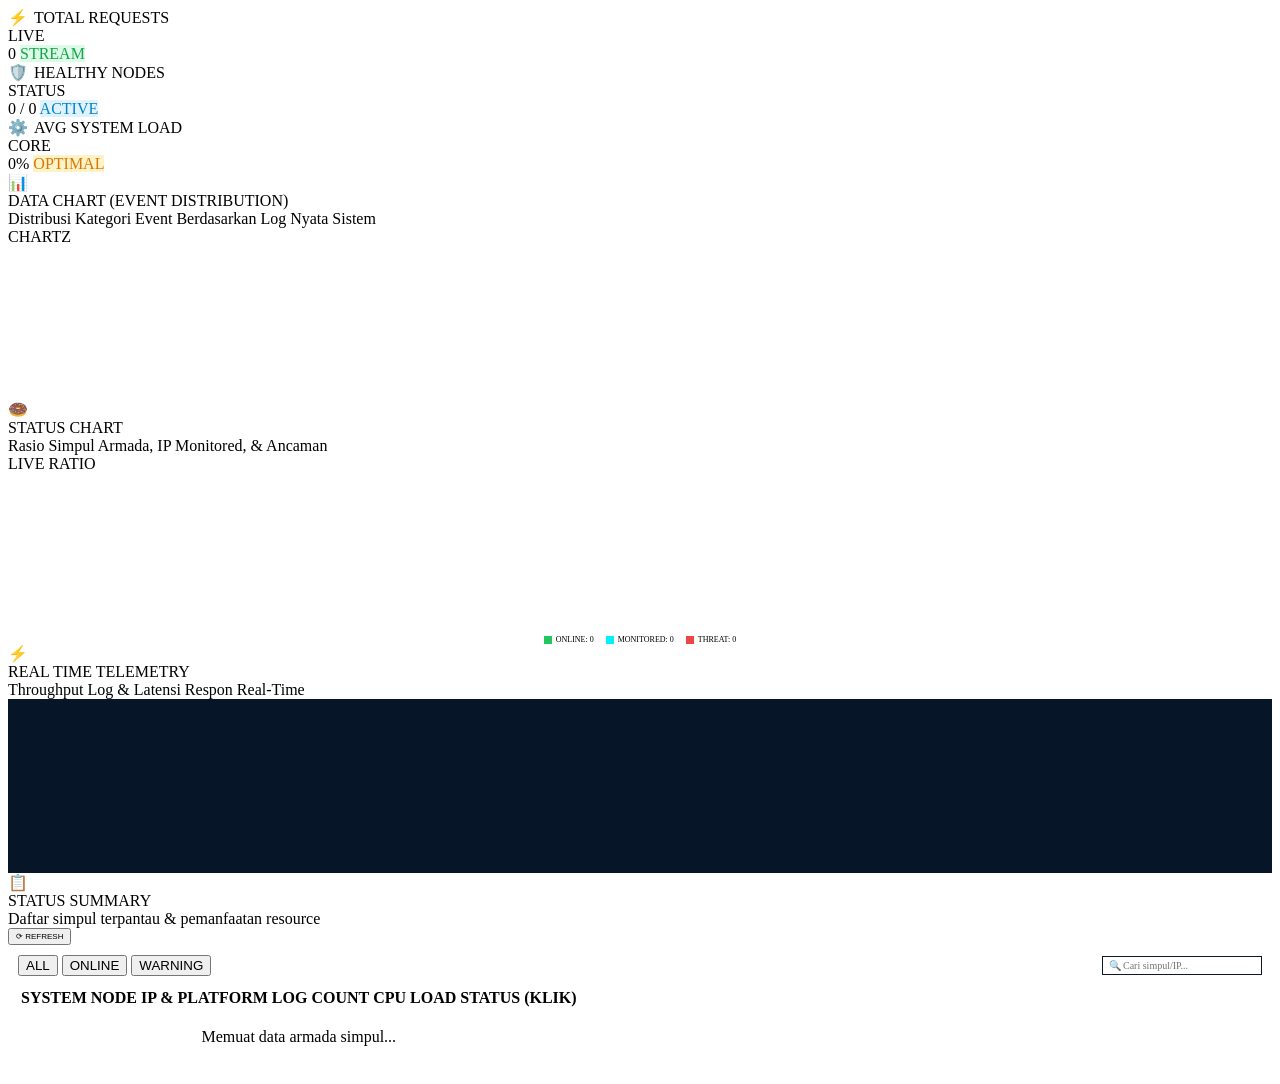
==== CenterServer/frontend/dashboard.html @ 90b12688 "redesign" ====
<!DOCTYPE html>
<html lang="id">
<head>
  <meta charset="UTF-8">
  <meta name="viewport" content="width=device-width, initial-scale=1.0">
  <title>Dashboard | Pixel-Sky OS</title>
  <link rel="stylesheet" href="/pixel-theme.css?v=2.2">
  <script src="/pixel-layout.js?v=2.2"></script>
  <script src="/charts.js?v=2.2"></script>
  <script src="/dashboard.js?v=2.2" defer></script>
</head>
<body>
  <div class="app-container">
    <!-- Top HUD Address Bar -->
    <header id="shared-hud"></header>

    <!-- Horizontal Multi-Page Route Tabs -->
    <nav id="shared-route-tabs"></nav>

    <!-- Quest Notification Banner -->
    <div id="shared-quest-banner"></div>

    <!-- Two-Column Workspace (Sidebar + Main Content) -->
    <div class="workspace-grid">
      <!-- Left Column Sidebar -->
      <aside id="shared-sidebar"></aside>

      <!-- Right Main Column -->
      <main class="main-column">
        <!-- Active Route Strip -->
        <div id="active-route-strip"></div>

        <!-- ROW 1: 3 Mini Island KPI Cards (Image 1) -->
        <div class="kpi-row-grid">
          <!-- Card 1: Total Requests -->
          <div class="mini-kpi-card">
            <div class="mini-kpi-header">
              <div style="display: flex; align-items: center; gap: 6px;">
                <span>⚡</span>
                <span>TOTAL REQUESTS</span>
              </div>
              <div style="display: flex; align-items: center; gap: 4px;">
                <span class="mini-kpi-badge">LIVE</span>
                <span class="window-dot"></span>
                <span class="window-dot"></span>
                <span class="window-dot"></span>
              </div>
            </div>
            <div class="mini-kpi-body">
              <div class="mini-kpi-val-row">
                <span class="mini-kpi-val" id="kpiTotalRequests">0</span>
                <span class="mini-kpi-status-tag" id="kpiTotalRequestsTag" style="background:#DCFCE7; color:#16A34A;">STREAM</span>
              </div>
              <div class="mini-kpi-progress-bar">
                <div class="mini-kpi-progress-fill" id="kpiTotalRequestsFill" style="width: 100%;"></div>
              </div>
            </div>
          </div>

          <!-- Card 2: Healthy Nodes -->
          <div class="mini-kpi-card">
            <div class="mini-kpi-header">
              <div style="display: flex; align-items: center; gap: 6px;">
                <span>🛡️</span>
                <span>HEALTHY NODES</span>
              </div>
              <div style="display: flex; align-items: center; gap: 4px;">
                <span class="mini-kpi-badge">STATUS</span>
                <span class="window-dot"></span>
                <span class="window-dot"></span>
                <span class="window-dot"></span>
              </div>
            </div>
            <div class="mini-kpi-body">
              <div class="mini-kpi-val-row">
                <span class="mini-kpi-val" id="kpiHealthyNodes">0 / 0</span>
                <span class="mini-kpi-status-tag" id="kpiHealthyNodesTag" style="background:#E0F2FE; color:#0284C7;">ACTIVE</span>
              </div>
              <div class="mini-kpi-progress-bar">
                <div class="mini-kpi-progress-fill" id="kpiHealthyNodesFill" style="width: 100%; background:#22C55E;"></div>
              </div>
            </div>
          </div>

          <!-- Card 3: Avg System Load -->
          <div class="mini-kpi-card">
            <div class="mini-kpi-header">
              <div style="display: flex; align-items: center; gap: 6px;">
                <span>⚙️</span>
                <span>AVG SYSTEM LOAD</span>
              </div>
              <div style="display: flex; align-items: center; gap: 4px;">
                <span class="mini-kpi-badge">CORE</span>
                <span class="window-dot"></span>
                <span class="window-dot"></span>
                <span class="window-dot"></span>
              </div>
            </div>
            <div class="mini-kpi-body">
              <div class="mini-kpi-val-row">
                <span class="mini-kpi-val" id="kpiSystemLoad">0%</span>
                <span class="mini-kpi-status-tag" id="kpiSystemLoadTag" style="background:#FEF3C7; color:#D97706;">OPTIMAL</span>
              </div>
              <div class="mini-kpi-progress-bar">
                <div class="mini-kpi-progress-fill" id="kpiSystemLoadFill" style="width: 25%; background:#00F0FF;"></div>
              </div>
            </div>
          </div>
        </div>

        <!-- ROW 2: DATA CHART & STATUS CHART (DONUT) -->
        <div class="dashboard-two-col">
          <!-- Left: Data Chart (Bar) -->
          <div class="island-card">
            <div class="island-grass-cap"></div>
            <div class="island-header-bar">
              <div class="island-header-title">
                <span>📊</span>
                <div>
                  <div>DATA CHART (EVENT DISTRIBUTION)</div>
                  <span class="island-header-sub">Distribusi Kategori Event Berdasarkan Log Nyata Sistem</span>
                </div>
              </div>
              <div style="display: flex; align-items: center; gap: 6px;">
                <span class="mini-kpi-badge">CHARTZ</span>
                <div class="window-dots">
                  <div class="window-dot"></div>
                  <div class="window-dot"></div>
                  <div class="window-dot"></div>
                </div>
              </div>
            </div>
            <div class="island-body">
              <div class="chart-box">
                <canvas id="chartTrafficBar"></canvas>
              </div>
            </div>
            <div class="island-dirt-crust"></div>
          </div>

          <!-- Right: Status Chart (Donut) -->
          <div class="island-card">
            <div class="island-grass-cap"></div>
            <div class="island-header-bar">
              <div class="island-header-title">
                <span>🍩</span>
                <div>
                  <div>STATUS CHART</div>
                  <span class="island-header-sub">Rasio Simpul Armada, IP Monitored, &amp; Ancaman</span>
                </div>
              </div>
              <div style="display: flex; align-items: center; gap: 6px;">
                <span class="mini-kpi-badge">LIVE RATIO</span>
                <div class="window-dots">
                  <div class="window-dot"></div>
                  <div class="window-dot"></div>
                  <div class="window-dot"></div>
                </div>
              </div>
            </div>
            <div class="island-body">
              <div class="chart-box">
                <canvas id="chartStatusDonut"></canvas>
              </div>
              <div id="donutLegend" style="display: flex; justify-content: center; gap: 12px; margin-top: 8px; font-family: var(--font-pixel); font-size: 8px;">
                <span style="display: flex; align-items: center; gap: 4px;"><span style="width: 8px; height: 8px; background: #22C55E; display: inline-block;"></span> ONLINE: 0</span>
                <span style="display: flex; align-items: center; gap: 4px;"><span style="width: 8px; height: 8px; background: #00F0FF; display: inline-block;"></span> MONITORED: 0</span>
                <span style="display: flex; align-items: center; gap: 4px;"><span style="width: 8px; height: 8px; background: #EF4444; display: inline-block;"></span> THREAT: 0</span>
              </div>
            </div>
            <div class="island-dirt-crust"></div>
          </div>
        </div>

        <!-- ROW 3: REAL TIME TELEMETRY & STATUS SUMMARY TABLE (IMAGE 2) -->
        <div class="dashboard-two-col">
          <!-- Left: Real Time Telemetry Line Chart -->
          <div class="island-card">
            <div class="island-grass-cap"></div>
            <div class="island-header-bar">
              <div class="island-header-title">
                <span>⚡</span>
                <div>
                  <div>REAL TIME TELEMETRY</div>
                  <span class="island-header-sub">Throughput Log &amp; Latensi Respon Real-Time</span>
                </div>
              </div>
              <div class="window-dots">
                <div class="window-dot"></div>
                <div class="window-dot"></div>
                <div class="window-dot"></div>
              </div>
            </div>
            <div class="island-body" style="background: #071529; padding: 10px;">
              <div class="chart-box">
                <canvas id="chartRealTimeLine"></canvas>
              </div>
            </div>
            <div class="island-dirt-crust"></div>
          </div>

          <!-- Right: Status Summary Table -->
          <div class="island-card">
            <div class="island-grass-cap"></div>
            <div class="island-header-bar">
              <div class="island-header-title">
                <span>📋</span>
                <div>
                  <div>STATUS SUMMARY</div>
                  <span class="island-header-sub">Daftar simpul terpantau &amp; pemanfaatan resource</span>
                </div>
              </div>
              <div style="display: flex; align-items: center; gap: 6px;">
                <button class="pixel-btn pixel-btn-green" style="font-size: 8px; padding: 2px 6px;" onclick="refreshDashboardData()">⟳ REFRESH</button>
                <div class="window-dots">
                  <div class="window-dot"></div>
                  <div class="window-dot"></div>
                  <div class="window-dot"></div>
                </div>
              </div>
            </div>
            <div class="island-body" style="padding: 10px;">
              <!-- Status Filters & Search Bar -->
              <div style="display: flex; justify-content: space-between; align-items: center; gap: 8px; margin-bottom: 10px; flex-wrap: wrap;">
                <div style="display: flex; gap: 4px;">
                  <button class="filter-pill-btn active" data-filter="ALL" onclick="filterSummaryTable('ALL')">ALL</button>
                  <button class="filter-pill-btn" data-filter="ONLINE" onclick="filterSummaryTable('ONLINE')">ONLINE</button>
                  <button class="filter-pill-btn" data-filter="WARNING" onclick="filterSummaryTable('WARNING')">WARNING</button>
                </div>
                <div style="display: flex; align-items: center; background: #FFFFFF; border: 1.5px solid #0F172A; padding: 2px 6px;">
                  <span style="font-size: 10px;">🔍</span>
                  <input type="text" id="summarySearchInput" placeholder="Cari simpul/IP..." oninput="applySummaryFilter()" style="border: none; outline: none; font-size: 10px; font-family: var(--font-mono); width: 130px;">
                </div>
              </div>

              <!-- Status Summary Table -->
              <div style="overflow-x: auto;">
                <table class="pixel-table">
                  <thead>
                    <tr>
                      <th>SYSTEM NODE</th>
                      <th>IP &amp; PLATFORM</th>
                      <th>LOG COUNT</th>
                      <th>CPU LOAD</th>
                      <th>STATUS (KLIK)</th>
                    </tr>
                  </thead>
                  <tbody id="summaryTableBody">
                    <tr><td colspan="5" style="text-align: center; color: var(--text-muted); padding: 18px;">Memuat data armada simpul...</td></tr>
                  </tbody>
                </table>
              </div>
            </div>
            <div class="island-dirt-crust"></div>
          </div>
        </div>
      </main>
    </div>
  </div>
</body>
</html>
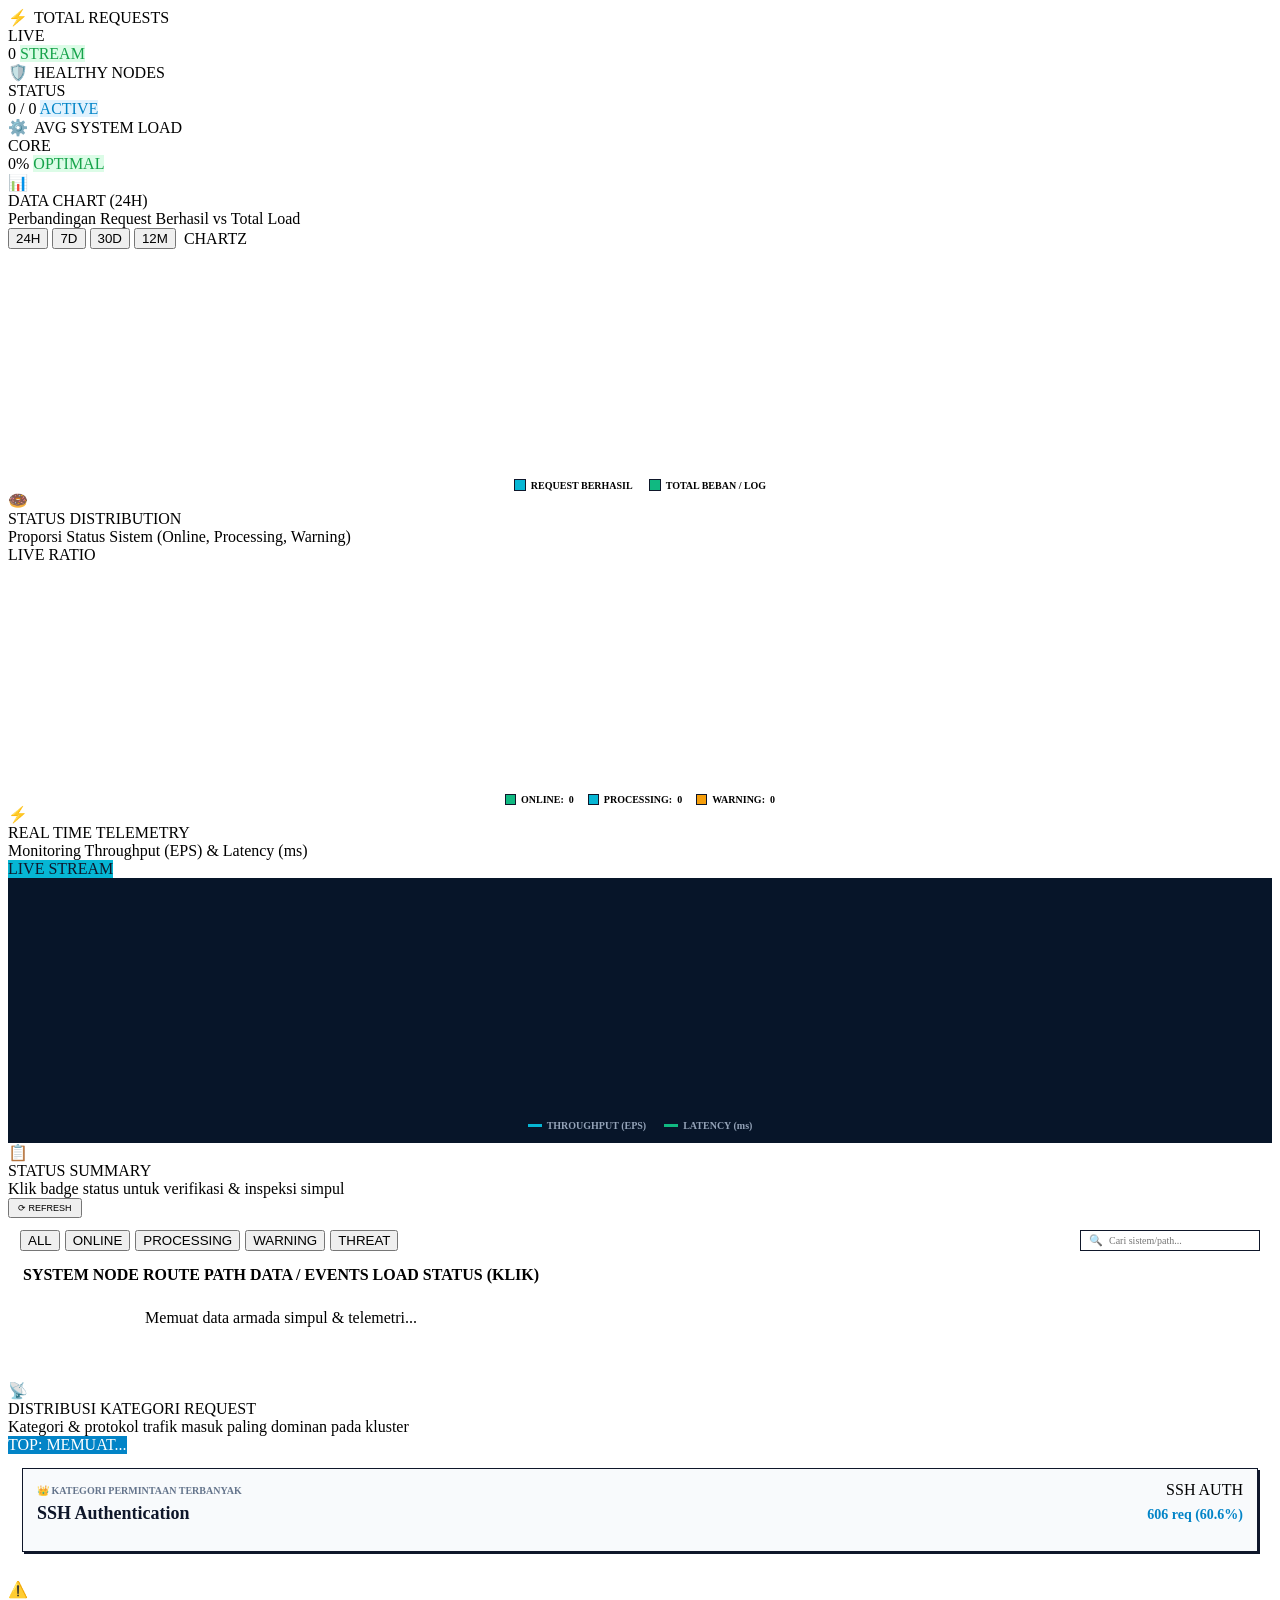
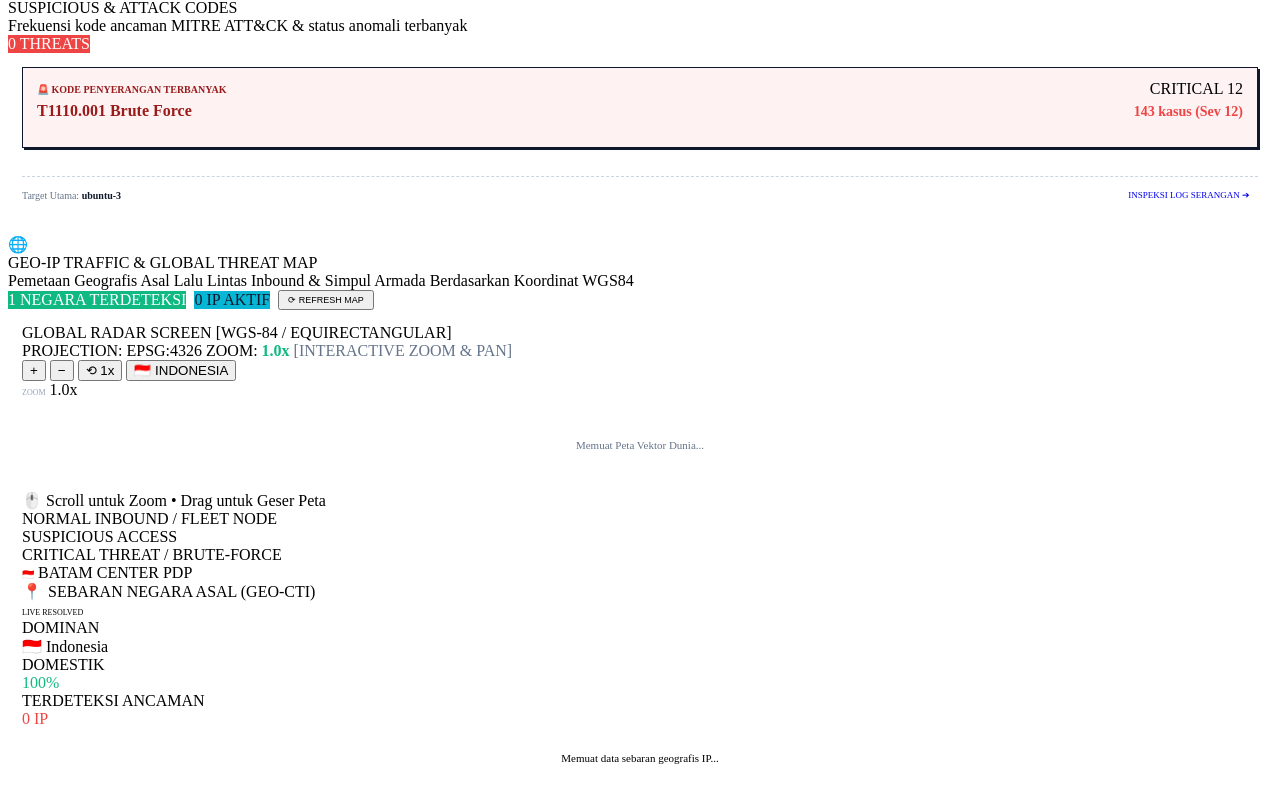
==== commit 3af1e985: "add and redesign" ====
--- a/CenterServer/frontend/dashboard.html
+++ b/CenterServer/frontend/dashboard.html
@@ -3,11 +3,12 @@
 <head>
   <meta charset="UTF-8">
   <meta name="viewport" content="width=device-width, initial-scale=1.0">
-  <title>Dashboard | Pixel-Sky OS</title>
-  <link rel="stylesheet" href="/pixel-theme.css?v=2.2">
-  <script src="/pixel-layout.js?v=2.2"></script>
-  <script src="/charts.js?v=2.2"></script>
-  <script src="/dashboard.js?v=2.2" defer></script>
+  <title>Dashboard | CORP-SOC SIEM</title>
+  <link rel="stylesheet" href="/pixel-theme.css?v=3.0">
+  <script src="/pixel-layout.js?v=3.0"></script>
+  <script src="/charts.js?v=3.0"></script>
+  <script src="/geo-map.js?v=3.1"></script>
+  <script src="/dashboard.js?v=3.1" defer></script>
 </head>
 <body>
   <div class="app-container">
@@ -17,7 +18,7 @@
     <!-- Horizontal Multi-Page Route Tabs -->
     <nav id="shared-route-tabs"></nav>
 
-    <!-- Quest Notification Banner -->
+    <!-- Quest Notification Banner (Clean/Disabled) -->
     <div id="shared-quest-banner"></div>
 
     <!-- Two-Column Workspace (Sidebar + Main Content) -->
@@ -30,7 +31,7 @@
         <!-- Active Route Strip -->
         <div id="active-route-strip"></div>
 
-        <!-- ROW 1: 3 Mini Island KPI Cards (Image 1) -->
+        <!-- ROW 1: 3 Mini Island KPI Cards -->
         <div class="kpi-row-grid">
           <!-- Card 1: Total Requests -->
           <div class="mini-kpi-card">
@@ -77,7 +78,7 @@
                 <span class="mini-kpi-status-tag" id="kpiHealthyNodesTag" style="background:#E0F2FE; color:#0284C7;">ACTIVE</span>
               </div>
               <div class="mini-kpi-progress-bar">
-                <div class="mini-kpi-progress-fill" id="kpiHealthyNodesFill" style="width: 100%; background:#22C55E;"></div>
+                <div class="mini-kpi-progress-fill" id="kpiHealthyNodesFill" style="width: 100%; background:#10B981;"></div>
               </div>
             </div>
           </div>
@@ -99,29 +100,36 @@
             <div class="mini-kpi-body">
               <div class="mini-kpi-val-row">
                 <span class="mini-kpi-val" id="kpiSystemLoad">0%</span>
-                <span class="mini-kpi-status-tag" id="kpiSystemLoadTag" style="background:#FEF3C7; color:#D97706;">OPTIMAL</span>
+                <span class="mini-kpi-status-tag" id="kpiSystemLoadTag" style="background:#DCFCE7; color:#16A34A;">OPTIMAL</span>
               </div>
               <div class="mini-kpi-progress-bar">
-                <div class="mini-kpi-progress-fill" id="kpiSystemLoadFill" style="width: 25%; background:#00F0FF;"></div>
+                <div class="mini-kpi-progress-fill" id="kpiSystemLoadFill" style="width: 25%; background:#06B6D4;"></div>
               </div>
             </div>
           </div>
         </div>
 
-        <!-- ROW 2: DATA CHART & STATUS CHART (DONUT) -->
+        <!-- ROW 2: DATA CHART (DUAL BAR) & STATUS CHART (DONUT) -->
         <div class="dashboard-two-col">
-          <!-- Left: Data Chart (Bar) -->
+          <!-- Left: Data Chart (Dual-Bar Comparison: Success vs Load) -->
           <div class="island-card">
             <div class="island-grass-cap"></div>
             <div class="island-header-bar">
               <div class="island-header-title">
                 <span>📊</span>
                 <div>
-                  <div>DATA CHART (EVENT DISTRIBUTION)</div>
-                  <span class="island-header-sub">Distribusi Kategori Event Berdasarkan Log Nyata Sistem</span>
-                </div>
-              </div>
-              <div style="display: flex; align-items: center; gap: 6px;">
+                  <div id="dataChartTitleLabel">DATA CHART (24H)</div>
+                  <span class="island-header-sub">Perbandingan Request Berhasil vs Total Load</span>
+                </div>
+              </div>
+              <div style="display: flex; align-items: center; gap: 8px;">
+                <!-- Time Range Filter Pills -->
+                <div class="active-route-filter-pills" style="margin: 0;">
+                  <button class="filter-pill-btn time-range-pill active" data-range="24H" onclick="setTimeRange('24H')">24H</button>
+                  <button class="filter-pill-btn time-range-pill" data-range="7D" onclick="setTimeRange('7D')">7D</button>
+                  <button class="filter-pill-btn time-range-pill" data-range="30D" onclick="setTimeRange('30D')">30D</button>
+                  <button class="filter-pill-btn time-range-pill" data-range="12M" onclick="setTimeRange('12M')">12M</button>
+                </div>
                 <span class="mini-kpi-badge">CHARTZ</span>
                 <div class="window-dots">
                   <div class="window-dot"></div>
@@ -131,22 +139,33 @@
               </div>
             </div>
             <div class="island-body">
-              <div class="chart-box">
+              <div class="chart-box" style="height: 220px;">
                 <canvas id="chartTrafficBar"></canvas>
               </div>
+              <!-- Bar Chart Legend -->
+              <div style="display: flex; justify-content: center; gap: 16px; margin-top: 10px; font-family: var(--font-mono); font-size: 10px; font-weight: 600;">
+                <span style="display: flex; align-items: center; gap: 5px;">
+                  <span style="width: 10px; height: 10px; background: #06B6D4; border: 1px solid #0F172A; display: inline-block;"></span>
+                  REQUEST BERHASIL
+                </span>
+                <span style="display: flex; align-items: center; gap: 5px;">
+                  <span style="width: 10px; height: 10px; background: #10B981; border: 1px solid #0F172A; display: inline-block;"></span>
+                  TOTAL BEBAN / LOG
+                </span>
+              </div>
             </div>
             <div class="island-dirt-crust"></div>
           </div>
 
-          <!-- Right: Status Chart (Donut) -->
+          <!-- Right: Status Chart (Donut: Online, Processing, Warning) -->
           <div class="island-card">
             <div class="island-grass-cap"></div>
             <div class="island-header-bar">
               <div class="island-header-title">
                 <span>🍩</span>
                 <div>
-                  <div>STATUS CHART</div>
-                  <span class="island-header-sub">Rasio Simpul Armada, IP Monitored, &amp; Ancaman</span>
+                  <div>STATUS DISTRIBUTION</div>
+                  <span class="island-header-sub">Proporsi Status Sistem (Online, Processing, Warning)</span>
                 </div>
               </div>
               <div style="display: flex; align-items: center; gap: 6px;">
@@ -159,22 +178,31 @@
               </div>
             </div>
             <div class="island-body">
-              <div class="chart-box">
+              <div class="chart-box" style="height: 220px;">
                 <canvas id="chartStatusDonut"></canvas>
               </div>
-              <div id="donutLegend" style="display: flex; justify-content: center; gap: 12px; margin-top: 8px; font-family: var(--font-pixel); font-size: 8px;">
-                <span style="display: flex; align-items: center; gap: 4px;"><span style="width: 8px; height: 8px; background: #22C55E; display: inline-block;"></span> ONLINE: 0</span>
-                <span style="display: flex; align-items: center; gap: 4px;"><span style="width: 8px; height: 8px; background: #00F0FF; display: inline-block;"></span> MONITORED: 0</span>
-                <span style="display: flex; align-items: center; gap: 4px;"><span style="width: 8px; height: 8px; background: #EF4444; display: inline-block;"></span> THREAT: 0</span>
+              <div id="donutLegend" style="display: flex; justify-content: center; gap: 14px; margin-top: 10px; font-family: var(--font-mono); font-size: 10px; font-weight: 700;">
+                <span style="display: flex; align-items: center; gap: 5px;">
+                  <span style="width: 9px; height: 9px; background: #10B981; border: 1px solid #0F172A; display: inline-block;"></span>
+                  ONLINE: <span id="donutOnlineCount">0</span>
+                </span>
+                <span style="display: flex; align-items: center; gap: 5px;">
+                  <span style="width: 9px; height: 9px; background: #06B6D4; border: 1px solid #0F172A; display: inline-block;"></span>
+                  PROCESSING: <span id="donutProcessingCount">0</span>
+                </span>
+                <span style="display: flex; align-items: center; gap: 5px;">
+                  <span style="width: 9px; height: 9px; background: #F59E0B; border: 1px solid #0F172A; display: inline-block;"></span>
+                  WARNING: <span id="donutWarningCount">0</span>
+                </span>
               </div>
             </div>
             <div class="island-dirt-crust"></div>
           </div>
         </div>
 
-        <!-- ROW 3: REAL TIME TELEMETRY & STATUS SUMMARY TABLE (IMAGE 2) -->
+        <!-- ROW 3: REAL TIME TELEMETRY & STATUS SUMMARY TABLE -->
         <div class="dashboard-two-col">
-          <!-- Left: Real Time Telemetry Line Chart -->
+          <!-- Left: Real Time Telemetry Area Chart -->
           <div class="island-card">
             <div class="island-grass-cap"></div>
             <div class="island-header-bar">
@@ -182,18 +210,32 @@
                 <span>⚡</span>
                 <div>
                   <div>REAL TIME TELEMETRY</div>
-                  <span class="island-header-sub">Throughput Log &amp; Latensi Respon Real-Time</span>
-                </div>
-              </div>
-              <div class="window-dots">
-                <div class="window-dot"></div>
-                <div class="window-dot"></div>
-                <div class="window-dot"></div>
-              </div>
-            </div>
-            <div class="island-body" style="background: #071529; padding: 10px;">
-              <div class="chart-box">
+                  <span class="island-header-sub">Monitoring Throughput (EPS) &amp; Latency (ms)</span>
+                </div>
+              </div>
+              <div style="display: flex; align-items: center; gap: 6px;">
+                <span class="mini-kpi-badge" style="background:#06B6D4; color:#0F172A;">LIVE STREAM</span>
+                <div class="window-dots">
+                  <div class="window-dot"></div>
+                  <div class="window-dot"></div>
+                  <div class="window-dot"></div>
+                </div>
+              </div>
+            </div>
+            <div class="island-body" style="background: #071529; padding: 12px;">
+              <div class="chart-box" style="height: 220px;">
                 <canvas id="chartRealTimeLine"></canvas>
+              </div>
+              <!-- Telemetry Legend -->
+              <div style="display: flex; justify-content: center; gap: 18px; margin-top: 10px; font-family: var(--font-mono); font-size: 10px; font-weight: 600; color: #94A3B8;">
+                <span style="display: flex; align-items: center; gap: 5px;">
+                  <span style="width: 14px; height: 3px; background: #06B6D4; display: inline-block;"></span>
+                  THROUGHPUT (EPS)
+                </span>
+                <span style="display: flex; align-items: center; gap: 5px;">
+                  <span style="width: 14px; height: 3px; background: #10B981; display: inline-block;"></span>
+                  LATENCY (ms)
+                </span>
               </div>
             </div>
             <div class="island-dirt-crust"></div>
@@ -207,11 +249,11 @@
                 <span>📋</span>
                 <div>
                   <div>STATUS SUMMARY</div>
-                  <span class="island-header-sub">Daftar simpul terpantau &amp; pemanfaatan resource</span>
-                </div>
-              </div>
-              <div style="display: flex; align-items: center; gap: 6px;">
-                <button class="pixel-btn pixel-btn-green" style="font-size: 8px; padding: 2px 6px;" onclick="refreshDashboardData()">⟳ REFRESH</button>
+                  <span class="island-header-sub">Klik badge status untuk verifikasi &amp; inspeksi simpul</span>
+                </div>
+              </div>
+              <div style="display: flex; align-items: center; gap: 6px;">
+                <button class="pixel-btn pixel-btn-green" style="font-size: 9px; padding: 3px 8px;" onclick="refreshDashboardData()">⟳ REFRESH</button>
                 <div class="window-dots">
                   <div class="window-dot"></div>
                   <div class="window-dot"></div>
@@ -219,17 +261,19 @@
                 </div>
               </div>
             </div>
-            <div class="island-body" style="padding: 10px;">
+            <div class="island-body" style="padding: 12px;">
               <!-- Status Filters & Search Bar -->
-              <div style="display: flex; justify-content: space-between; align-items: center; gap: 8px; margin-bottom: 10px; flex-wrap: wrap;">
-                <div style="display: flex; gap: 4px;">
+              <div style="display: flex; justify-content: space-between; align-items: center; gap: 8px; margin-bottom: 12px; flex-wrap: wrap;">
+                <div style="display: flex; gap: 5px;">
                   <button class="filter-pill-btn active" data-filter="ALL" onclick="filterSummaryTable('ALL')">ALL</button>
                   <button class="filter-pill-btn" data-filter="ONLINE" onclick="filterSummaryTable('ONLINE')">ONLINE</button>
+                  <button class="filter-pill-btn" data-filter="PROCESSING" onclick="filterSummaryTable('PROCESSING')">PROCESSING</button>
                   <button class="filter-pill-btn" data-filter="WARNING" onclick="filterSummaryTable('WARNING')">WARNING</button>
-                </div>
-                <div style="display: flex; align-items: center; background: #FFFFFF; border: 1.5px solid #0F172A; padding: 2px 6px;">
-                  <span style="font-size: 10px;">🔍</span>
-                  <input type="text" id="summarySearchInput" placeholder="Cari simpul/IP..." oninput="applySummaryFilter()" style="border: none; outline: none; font-size: 10px; font-family: var(--font-mono); width: 130px;">
+                  <button class="filter-pill-btn" id="filterBtnThreat" data-filter="THREAT" onclick="filterSummaryTable('THREAT')">THREAT</button>
+                </div>
+                <div style="display: flex; align-items: center; background: #FFFFFF; border: 1.5px solid #0F172A; padding: 3px 8px;">
+                  <span style="font-size: 11px;">🔍</span>
+                  <input type="text" id="summarySearchInput" placeholder="Cari sistem/path..." oninput="applySummaryFilter()" style="border: none; outline: none; font-size: 10px; font-family: var(--font-mono); width: 140px; margin-left: 4px;">
                 </div>
               </div>
 
@@ -239,20 +283,243 @@
                   <thead>
                     <tr>
                       <th>SYSTEM NODE</th>
-                      <th>IP &amp; PLATFORM</th>
-                      <th>LOG COUNT</th>
-                      <th>CPU LOAD</th>
+                      <th>ROUTE PATH</th>
+                      <th>DATA / EVENTS</th>
+                      <th>LOAD</th>
                       <th>STATUS (KLIK)</th>
                     </tr>
                   </thead>
                   <tbody id="summaryTableBody">
-                    <tr><td colspan="5" style="text-align: center; color: var(--text-muted); padding: 18px;">Memuat data armada simpul...</td></tr>
+                    <tr><td colspan="5" style="text-align: center; color: var(--text-muted); padding: 22px;">Memuat data armada simpul &amp; telemetri...</td></tr>
                   </tbody>
                 </table>
               </div>
             </div>
             <div class="island-dirt-crust"></div>
           </div>
+        </div>
+
+        <!-- ROW 3.5: SUSPICIOUS & ATTACK THREAT INTELLIGENCE (ANALISIS KATEGORI & KODE SERANGAN) -->
+        <div class="dashboard-two-col" style="margin-top: 18px;">
+          <!-- Left Card: Kategori Request Terbanyak & Distribusi Trafik -->
+          <div class="island-card">
+            <div class="island-grass-cap"></div>
+            <div class="island-header-bar">
+              <div class="island-header-title">
+                <span>📡</span>
+                <div>
+                  <div>DISTRIBUSI KATEGORI REQUEST</div>
+                  <span class="island-header-sub">Kategori &amp; protokol trafik masuk paling dominan pada kluster</span>
+                </div>
+              </div>
+              <div style="display: flex; align-items: center; gap: 6px;">
+                <span class="mini-kpi-badge" id="topCategoryHeaderBadge" style="background: #0284C7; color: #FFFFFF;">TOP: MEMUAT...</span>
+                <div class="window-dots">
+                  <div class="window-dot"></div>
+                  <div class="window-dot"></div>
+                  <div class="window-dot"></div>
+                </div>
+              </div>
+            </div>
+            <div class="island-body" style="padding: 14px;">
+              <!-- Hero Top Category Box -->
+              <div style="background: #F8FAFC; border: 1.5px solid #0F172A; padding: 12px 14px; margin-bottom: 14px; box-shadow: 2px 2px 0 0 #0F172A;">
+                <div style="display: flex; justify-content: space-between; align-items: center; margin-bottom: 4px;">
+                  <span style="font-size: 10px; font-weight: 700; color: #64748B; font-family: var(--font-mono);">👑 KATEGORI PERMINTAAN TERBANYAK</span>
+                  <span class="pixel-tag tag-cyan" id="heroTopCategoryTag">SSH AUTH</span>
+                </div>
+                <div style="display: flex; justify-content: space-between; align-items: baseline;">
+                  <span id="heroTopCategoryName" style="font-size: 18px; font-weight: 900; color: #0F172A; font-family: var(--font-mono);">SSH Authentication</span>
+                  <span id="heroTopCategoryCount" style="font-size: 14px; font-weight: 800; color: #0284C7; font-family: var(--font-mono);">606 req (60.6%)</span>
+                </div>
+                <div class="route-load-bar-wrap" style="height: 7px; margin-top: 8px;">
+                  <div id="heroTopCategoryBar" class="route-load-bar-fill" style="width: 60.6%; background: #0284C7;"></div>
+                </div>
+              </div>
+
+              <!-- Categories Breakdown List with Progress Bars -->
+              <div id="requestCategoriesList" style="display: flex; flex-direction: column; gap: 9px;">
+                <!-- Populated dynamically via JS -->
+              </div>
+            </div>
+            <div class="island-dirt-crust"></div>
+          </div>
+
+          <!-- Right Card: Kategori Suspicious & Kode Penyerangan Terbanyak -->
+          <div class="island-card">
+            <div class="island-grass-cap"></div>
+            <div class="island-header-bar">
+              <div class="island-header-title">
+                <span>⚠️</span>
+                <div>
+                  <div>SUSPICIOUS &amp; ATTACK CODES</div>
+                  <span class="island-header-sub">Frekuensi kode ancaman MITRE ATT&amp;CK &amp; status anomali terbanyak</span>
+                </div>
+              </div>
+              <div style="display: flex; align-items: center; gap: 6px;">
+                <span class="mini-kpi-badge" id="threatTotalBadge" style="background: #EF4444; color: #FFFFFF;">0 THREATS</span>
+                <div class="window-dots">
+                  <div class="window-dot"></div>
+                  <div class="window-dot"></div>
+                  <div class="window-dot"></div>
+                </div>
+              </div>
+            </div>
+            <div class="island-body" style="padding: 14px;">
+              <!-- Hero Top Attack Box -->
+              <div style="background: #FEF2F2; border: 1.5px solid #0F172A; padding: 12px 14px; margin-bottom: 14px; box-shadow: 2px 2px 0 0 #0F172A;">
+                <div style="display: flex; justify-content: space-between; align-items: center; margin-bottom: 4px;">
+                  <span style="font-size: 10px; font-weight: 700; color: #991B1B; font-family: var(--font-mono);">🚨 KODE PENYERANGAN TERBANYAK</span>
+                  <span class="pixel-tag tag-critical" id="heroTopAttackTag">CRITICAL 12</span>
+                </div>
+                <div style="display: flex; justify-content: space-between; align-items: baseline;">
+                  <span id="heroTopAttackName" style="font-size: 16px; font-weight: 900; color: #991B1B; font-family: var(--font-mono);">T1110.001 Brute Force</span>
+                  <span id="heroTopAttackCount" style="font-size: 14px; font-weight: 800; color: #EF4444; font-family: var(--font-mono);">143 kasus (Sev 12)</span>
+                </div>
+                <div class="route-load-bar-wrap" style="height: 7px; margin-top: 8px;">
+                  <div id="heroTopAttackBar" class="route-load-bar-fill" style="width: 100%; background: #EF4444;"></div>
+                </div>
+              </div>
+
+              <!-- Attack Codes Ranking List -->
+              <div id="suspiciousAttackCodesList" style="display: flex; flex-direction: column; gap: 9px;">
+                <!-- Populated dynamically via JS -->
+              </div>
+
+              <!-- Quick Summary Footer Info -->
+              <div style="display: flex; justify-content: space-between; align-items: center; margin-top: 14px; padding-top: 10px; border-top: 1px dashed #CBD5E1; font-family: var(--font-mono); font-size: 10px;">
+                <span style="color: #64748B;">Target Utama: <strong id="topTargetedNode" style="color: #0F172A;">ubuntu-3</strong></span>
+                <a href="/logs?filter=ATTACK" class="pixel-btn pixel-btn-red" style="font-size: 9px; padding: 3px 8px; text-decoration: none;">INSPEKSI LOG SERANGAN ➔</a>
+              </div>
+            </div>
+            <div class="island-dirt-crust"></div>
+          </div>
+        </div>
+
+        <!-- ROW 4: GEO-IP TRAFFIC & GLOBAL THREAT MAP -->
+        <div class="island-card" style="margin-top: 18px;">
+          <div class="island-grass-cap"></div>
+          <div class="island-header-bar">
+            <div class="island-header-title">
+              <span>🌐</span>
+              <div>
+                <div>GEO-IP TRAFFIC &amp; GLOBAL THREAT MAP</div>
+                <span class="island-header-sub">Pemetaan Geografis Asal Lalu Lintas Inbound &amp; Simpul Armada Berdasarkan Koordinat WGS84</span>
+              </div>
+            </div>
+            <div style="display: flex; align-items: center; gap: 8px;">
+              <span class="mini-kpi-badge" id="geoTotalCountriesBadge" style="background: #10B981; color: #FFFFFF;">1 NEGARA TERDETEKSI</span>
+              <span class="mini-kpi-badge" id="geoActiveIpsCount" style="background: #06B6D4; color: #0F172A;">0 IP AKTIF</span>
+              <button class="pixel-btn pixel-btn-green" style="font-size: 9px; padding: 3px 8px;" onclick="refreshGeoMap()">⟳ REFRESH MAP</button>
+              <div class="window-dots">
+                <div class="window-dot"></div>
+                <div class="window-dot"></div>
+                <div class="window-dot"></div>
+              </div>
+            </div>
+          </div>
+          <div class="island-body" style="padding: 14px;">
+            <div class="geo-dashboard-grid">
+              <!-- Left: Interactive World Map Screen -->
+              <div class="geo-map-screen-card">
+                <div class="geo-map-hud-header">
+                  <div class="geo-hud-left">
+                    <div class="geo-hud-live-dot"></div>
+                    <span>GLOBAL RADAR SCREEN [WGS-84 / EQUIRECTANGULAR]</span>
+                  </div>
+                  <div class="geo-hud-right">
+                    <span>PROJECTION: EPSG:4326</span>
+                    <span>ZOOM: <b id="geoHudZoomText" style="color: #10B981;">1.0x</b></span>
+                    <span style="color: #64748B;">[INTERACTIVE ZOOM &amp; PAN]</span>
+                  </div>
+                </div>
+
+                <!-- Floating Zoom Controls Toolbar -->
+                <div class="geo-zoom-toolbar">
+                  <div class="geo-zoom-btn-group">
+                    <button class="geo-zoom-btn" onclick="zoomMap(1.3)" title="Perbesar (Zoom In)">+</button>
+                    <button class="geo-zoom-btn" onclick="zoomMap(0.7)" title="Perkecil (Zoom Out)">−</button>
+                    <button class="geo-zoom-btn" onclick="resetMapZoom()" title="Reset Tampilan (1.0x)">⟲ 1x</button>
+                    <button class="geo-zoom-btn geo-zoom-btn-accent" onclick="focusIndonesiaZoom()" title="Fokuskan Langsung ke Simpul Indonesia">🇮🇩 INDONESIA</button>
+                  </div>
+                  <div class="geo-zoom-indicator">
+                    <span style="font-size: 8px; color: #94A3B8;">ZOOM</span>
+                    <span id="geoZoomLevelBadge" class="geo-zoom-badge">1.0x</span>
+                  </div>
+                </div>
+
+                <!-- SVG Map Viewport -->
+                <div class="geo-svg-container" id="geoMapContainer">
+                  <div style="color: #64748B; font-family: var(--font-mono); font-size: 11px; padding: 40px; text-align: center;">
+                    Memuat Peta Vektor Dunia...
+                  </div>
+                </div>
+
+                <!-- Floating Hover Tooltip -->
+                <div id="geoMapTooltip" class="geo-map-tooltip hidden"></div>
+
+                <!-- Pan & Zoom Usage Hint -->
+                <div class="geo-map-pan-hint">
+                  🖱️ Scroll untuk Zoom • Drag untuk Geser Peta
+                </div>
+
+                <!-- Map Legend -->
+                <div class="geo-map-legend">
+                  <div class="geo-legend-item">
+                    <span class="geo-legend-dot" style="background: #00F0FF; box-shadow: 0 0 5px #00F0FF;"></span>
+                    <span>NORMAL INBOUND / FLEET NODE</span>
+                  </div>
+                  <div class="geo-legend-item">
+                    <span class="geo-legend-dot" style="background: #F59E0B; box-shadow: 0 0 5px #F59E0B;"></span>
+                    <span>SUSPICIOUS ACCESS</span>
+                  </div>
+                  <div class="geo-legend-item">
+                    <span class="geo-legend-dot" style="background: #EF4444; box-shadow: 0 0 5px #EF4444;"></span>
+                    <span>CRITICAL THREAT / BRUTE-FORCE</span>
+                  </div>
+                  <div class="geo-legend-item">
+                    <span style="font-size: 10px;">🇮🇩</span>
+                    <span>BATAM CENTER PDP</span>
+                  </div>
+                </div>
+              </div>
+
+              <!-- Right: Country Origin Ledger -->
+              <div class="geo-country-ledger">
+                <div class="geo-ledger-header">
+                  <div style="display: flex; align-items: center; gap: 6px;">
+                    <span>📍</span>
+                    <span>SEBARAN NEGARA ASAL (GEO-CTI)</span>
+                  </div>
+                  <span class="pixel-tag tag-normal" style="font-size: 8px;">LIVE RESOLVED</span>
+                </div>
+
+                <!-- Quick KPIs -->
+                <div class="geo-quick-kpi-row">
+                  <div class="geo-quick-kpi-cell">
+                    <div class="geo-quick-kpi-label">DOMINAN</div>
+                    <div class="geo-quick-kpi-val" id="geoTopCountry">🇮🇩 Indonesia</div>
+                  </div>
+                  <div class="geo-quick-kpi-cell">
+                    <div class="geo-quick-kpi-label">DOMESTIK</div>
+                    <div class="geo-quick-kpi-val" id="geoDomesticPct" style="color: #10B981;">100%</div>
+                  </div>
+                  <div class="geo-quick-kpi-cell">
+                    <div class="geo-quick-kpi-label">TERDETEKSI ANCAMAN</div>
+                    <div class="geo-quick-kpi-val" id="geoThreatCount" style="color: #EF4444;">0 IP</div>
+                  </div>
+                </div>
+
+                <!-- List of Countries -->
+                <div class="geo-country-list" id="geoCountryList">
+                  <div style="text-align: center; color: var(--text-muted); padding: 24px; font-size: 11px;">
+                    Memuat data sebaran geografis IP...
+                  </div>
+                </div>
+              </div>
+            </div>
+          </div>
+          <div class="island-dirt-crust"></div>
         </div>
       </main>
     </div>
